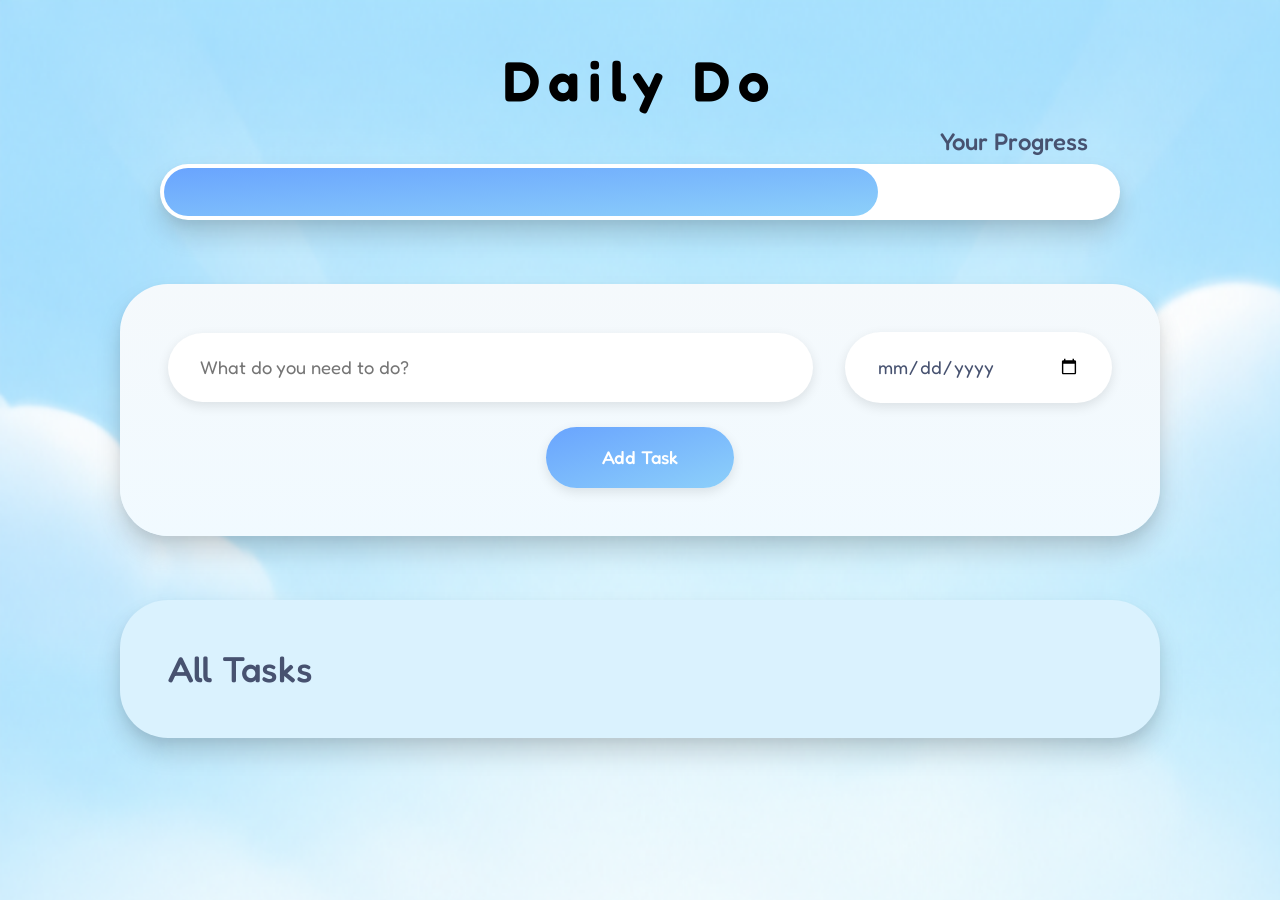
==== app/index.html @ ae9543c8 "Built add tasks section" ====
<!DOCTYPE html>
<html lang="en">
	<head>
    	<meta charset="utf-8">
    	<meta name="description" content="Daily Do is a cute to-do list web app where you can sort tasks by due date and monitor your progress">
    	<meta name="keywords" content="Daily Do, to-do list app, task management">
    <meta name="viewport" content="width=device-width, initial-scale=1.0">

    <!-- FAVICON -->
    <link rel="icon" href="assets/favicon/favicon.ico">
    <link rel="apple-touch-icon" href="assets/favicon/apple-touch-icon.png">
    <link rel="manifest" href="assets/favicon/site.webmanifest">

		<title>Daily Do</title>

    <!-- PRELOADED CONTENT -->
    <link rel="preload" href="background.png" as="image">

		<!-- external CSS link -->
		<link rel="stylesheet" href="css/normalize.css">
		<link rel="stylesheet" href="css/style.css">
	</head>
	<body>

    <!-- BRAND -->
    <header class="header">
      <h1 class="heading1">Daily Do</h1>
    </header>

    <main>
      <!-- PROGRESS BAR -->
      <section class="progress-section">
        <h3 class="heading3">Your Progress</h3>
        <div class="progress-bar-body">
          <div class="progress-bar"></div>
        </div>
        <span></span>
      </section>

      <!-- ADD TASKS -->
      <section class="add-section">
        <form class="add-task-form" id="addTaskForm">
          <div class="add-task-inputs">
            <input type="text" placeholder="What do you need to do?" required autocomplete="off" class="add-task-name" id="addTaskInput">
            <input type="date" required class="add-task-date" id="addDateInput">
          </div>
          <button type="submit" class="add-task-submit">Add Task</button>
        </form>
      </section>

      <!-- ALL TASKS -->
      <section class="task-list-section">
        <h2 class="heading2">All Tasks</h2>
        <section></section>
      </section>
    </main>

		<script type="text/javascript" src="js/main.js"></script>
	</body>
</html>
---- app/css/style.css ----
/* Box Model Hack */
* {
     box-sizing: border-box;
}

/* Clear fix hack */
.clearfix:after {
     content: ".";
     display: block;
     clear: both;
     visibility: hidden;
     line-height: 0;
     height: 0;
}

.clear {
	clear: both;
}

/******************************************
/* BASE STYLES
/*******************************************/

@font-face {
  font-family: 'Fredoka';
  src: url('../assets/fonts/Fredoka-Variable.woff2');
  font-weight: variable;
  font-style: normal;
  font-display: swap;
}

:root {
  --black: #000;
  --button-blue-gradient: linear-gradient(to bottom right, #69A4FE, #8DD0FA);
  --crystal-blue: #DAF2FE;
  --dark-blue: #475270;
  --tab-gradient: linear-gradient(to bottom, #F5F9FC, #F1FAFF);
  --white: #FFF;
}

body {
  background-image: url('../assets/images/background.png');
  background-position: top center;
  background-repeat: no-repeat;
  background-size: cover;
  color: var(--dark-blue);
  font-family: 'Fredoka', sans-serif;
  font-weight: 400;
  min-height: 100vh;
}

body, h1, h2, h3 {
  font-weight: 400;
  margin: 0;
  padding: 0;
}

/******************************************
/* LAYOUT
/*******************************************/

.header {
  padding: 3rem 0 0 0;
  text-align: center;
}

.heading1 {
  color: var(--black);
  font-size: 3.5rem;
  font-weight: 600;
  letter-spacing: 0.5rem;
}

@media screen and (max-width: 800px) {
  .header {
    padding: 2.5rem 0 0 0;
  }
  .heading1 {
    font-size: 3rem;
  }
}
@media screen and (max-width: 500px) {
  .heading1 {
    font-size: 2.5rem;
    letter-spacing: 0.25rem;
  }
}

/* PROGRESS BAR */
.progress-section {
  margin: 1rem 10rem 0 10rem;
  text-align: right;
}

.progress-section .heading3 {
  font-size: 1.5rem;
  font-weight: 500;
  margin: 0 2rem 0 0;
}

.progress-bar-body {
  background: var(--white);
  border-radius: 4rem;
  box-shadow: rgba(0, 0, 0, 0.15) 0px 15px 25px, rgba(0, 0, 0, 0.05) 0px 5px 10px;
  height: 3.5rem;
  margin: 0.5rem auto 0 auto;
  overflow: hidden;
  padding: 0.25rem;
  width: 100%;
}

.progress-bar {
  background: var(--button-blue-gradient);
  border-radius: 4rem;
  height: 100%;
  width: 75%;
}

@media screen and (max-width: 800px) {
  .progress-section {
    margin: 1rem 5.5rem 0 5.5rem;
  }
  .progress-section .heading3 {
    font-size: 1.25rem;
    margin: 0 1rem 0 0;
  }
  .progress-bar-body {
    height: 3rem;
  }
}
@media screen and (max-width: 500px) {
  .progress-section {
    margin: 2rem 2.5rem 0 2.5rem;
  }
  .progress-section .heading3 {
    font-size: 1rem;
    margin: 0 0.5rem 0 0;
  }
  .progress-bar-body {
    height: 2rem;
    padding: 0.15rem;
  }
}

/* ADD TASKS */
.add-section {
  background: var(--tab-gradient);
  border-radius: 3rem;
  box-shadow: rgba(0, 0, 0, 0.15) 0px 15px 25px, rgba(0, 0, 0, 0.05) 0px 5px 10px;
  margin: 4rem 7.5rem 0 7.5rem;
  padding: 3rem 3rem;
}

.add-task-form {
  align-items: center;
  display: flex;
  flex-direction: column;
}

.add-task-inputs {
  align-items: center;
  display: flex;
  gap: 2rem;
  margin: 0 0 1.5rem 0;
  width: 100%;
}

.add-task-inputs input {
  background: var(--white);
  border: none;
  border-radius: 3rem;
  box-shadow: rgba(0, 0, 0, 0.1) 0px 4px 12px;
  color: var(--dark-blue);
  font-size: 1.15rem;
  padding: 1.5rem 2rem;
}

.add-task-inputs .add-task-name {
  width: calc(70% - 1rem);
}

.add-task-inputs .add-task-date {
  width: calc(30% - 1rem);
}

.add-task-submit {
  background: var(--button-blue-gradient);
  border: none;
  border-radius: 2rem;
  box-shadow: rgba(0, 0, 0, 0.1) 0px 4px 12px;
  color: var(--white);
  font-size: 1.15rem;
  font-weight: 500;
  margin: 0 auto;
  padding: 1.25rem 3.5rem;
  transition: all 0.3s ease-in-out;
}

.add-task-submit:hover {
  transform: scale(1.1);
}

@media screen and (max-width: 800px) {
  .add-section {
    margin: 3rem 4rem 0 4rem;
    padding: 2rem 2rem;
  }
  .add-task-inputs {
    gap: 1rem;
  }
  .add-task-inputs input {
    padding: 1.25rem 1.5rem;
  }
  .add-task-inputs .add-task-name {
    width: calc(70% - 0.5rem);
  }
  .add-task-inputs .add-task-date {
    width: calc(30% - 0.5rem);
  }
  .add-task-submit {
    padding: 1rem 3rem;
  }
}
@media screen and (max-width: 500px) {
  .add-section {
    border-radius: 2rem;
    margin: 2rem 1.75rem 0 1.75rem;
    padding: 1.5rem 1.25rem;
  }
  .add-task-inputs {
    margin: 0 0 1rem 0;
  }
  .add-task-inputs input {
    font-size: 0.9rem;
    padding: 1.15rem 1rem;
  }
  .add-task-submit {
    font-size: 1rem;
    padding: 0.85rem 2.75rem;
  }
}

/* TASK LIST SECTION */
.task-list-section {
  background: var(--crystal-blue);
  border-radius: 3rem;
  box-shadow: rgba(0, 0, 0, 0.15) 0px 15px 25px, rgba(0, 0, 0, 0.05) 0px 5px 10px;
  margin: 4rem 7.5rem 5rem 7.5rem;
  padding: 3rem;
}

.task-list-section .heading2 {
  font-size: 2.25rem;
  font-weight: 500;
}

@media screen and (max-width: 800px) {
  .task-list-section {
    margin: 3.5rem 4rem 4rem 4rem;
    padding: 2rem;
  }
  .task-list-section .heading2 {
    font-size: 2rem;
  }
}
@media screen and (max-width: 500px) {
  .task-list-section {
    margin: 3rem 1.75rem;
  }
  .task-list-section .heading2 {
    font-size: 1.5rem;
  }
}

/******************************************
/* ADDITIONAL STYLES
/*******************************************/
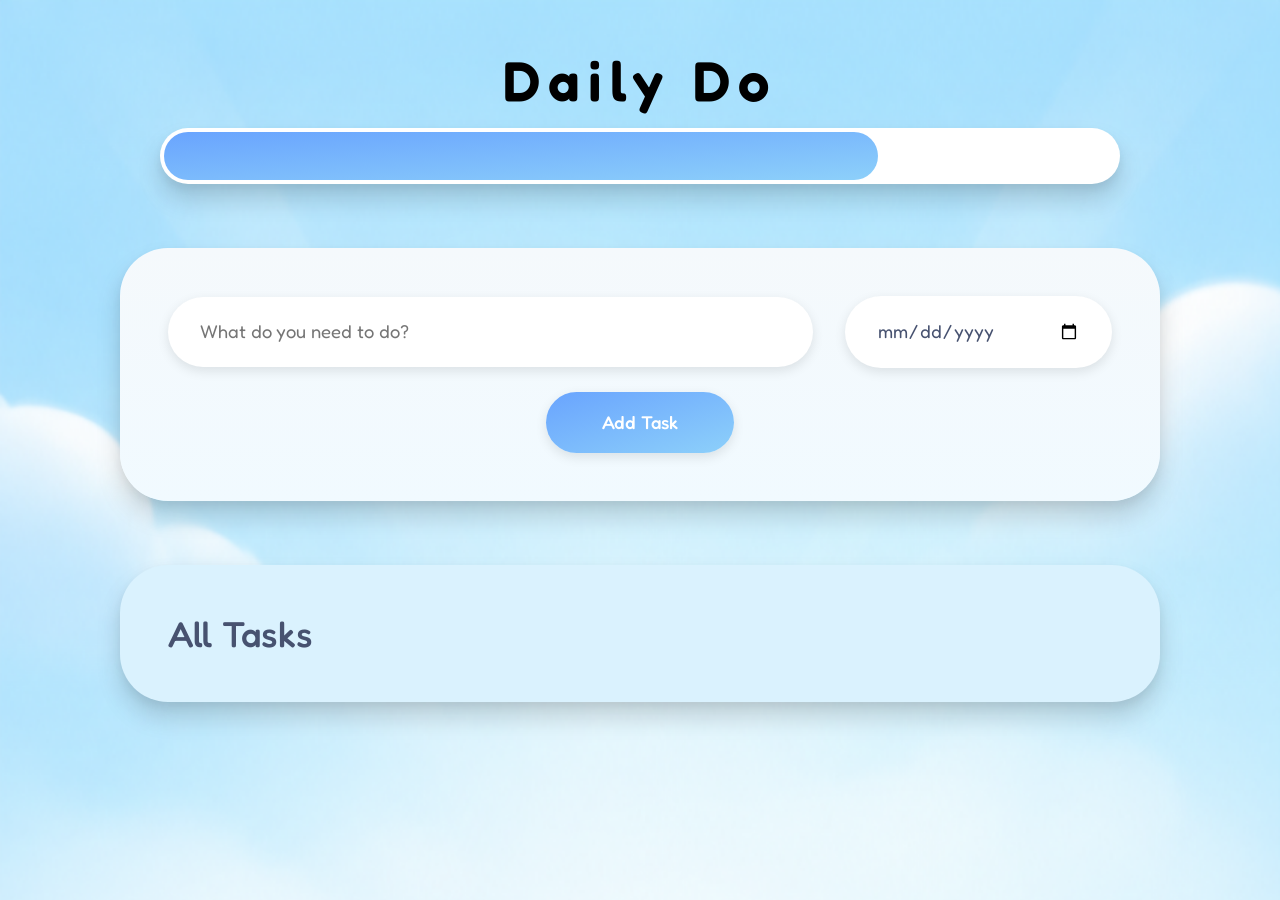
==== commit 04d2bf2c: "Built all tasks" ====
--- a/app/index.html
+++ b/app/index.html
@@ -30,9 +30,9 @@
     <main>
       <!-- PROGRESS BAR -->
       <section class="progress-section">
-        <h3 class="heading3">Your Progress</h3>
+        <h3 class="heading3" id="progressPercent"></h3>
         <div class="progress-bar-body">
-          <div class="progress-bar"></div>
+          <div class="progress-bar" id="progressBarFill"></div>
         </div>
         <span></span>
       </section>
@@ -51,7 +51,7 @@
       <!-- ALL TASKS -->
       <section class="task-list-section">
         <h2 class="heading2">All Tasks</h2>
-        <section></section>
+        <section id="taskListContainer"></section>
       </section>
     </main>
 
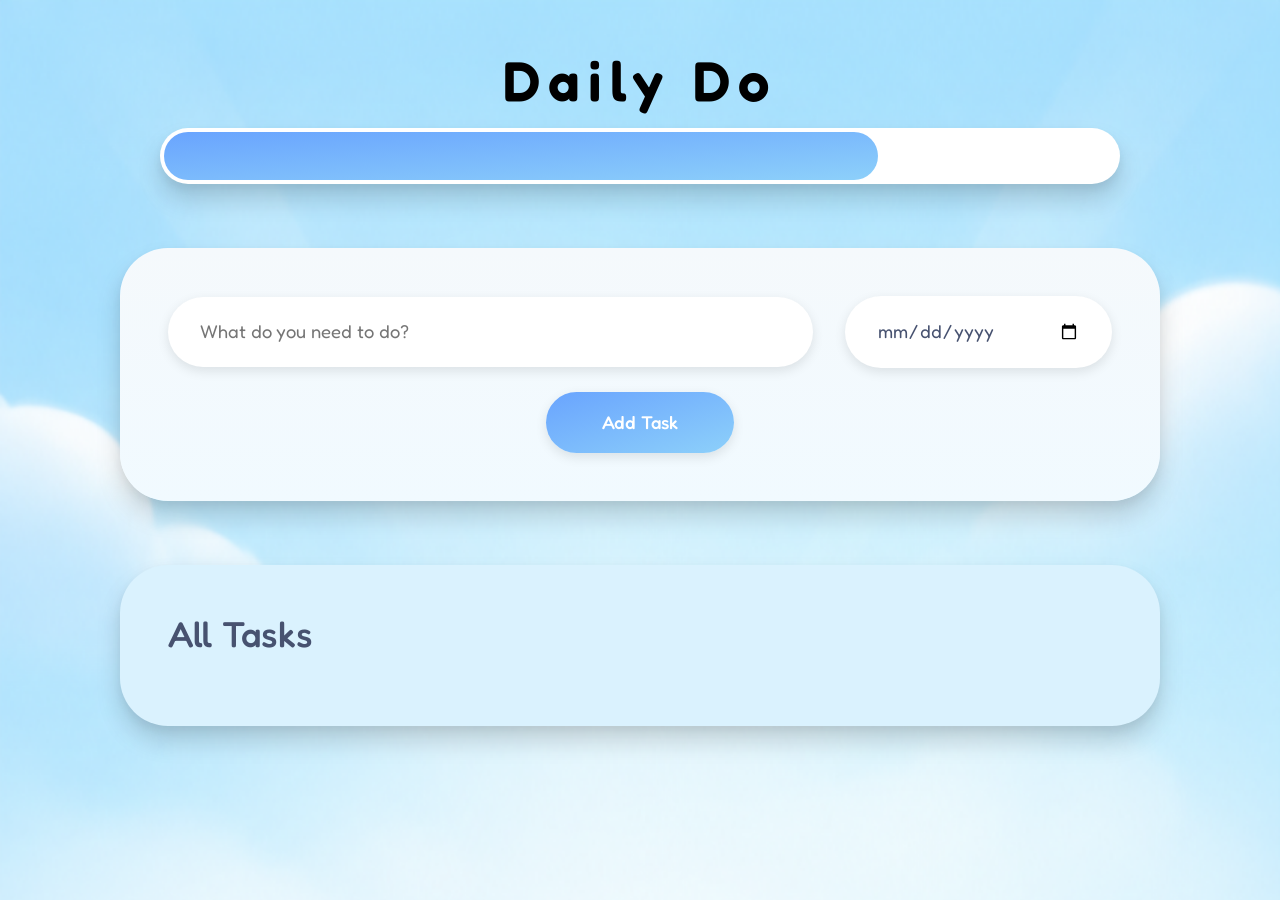
==== commit 353e25bd: "Built local storage feature" ====
--- a/app/index.html
+++ b/app/index.html
@@ -51,7 +51,7 @@
       <!-- ALL TASKS -->
       <section class="task-list-section">
         <h2 class="heading2">All Tasks</h2>
-        <section id="taskListContainer"></section>
+        <section id="taskListContainer" class="task-list-container"></section>
       </section>
     </main>
 
--- a/app/css/style.css
+++ b/app/css/style.css
@@ -254,6 +254,46 @@
   font-weight: 500;
 }
 
+.task-list-container {
+  display: flex;
+  flex-direction: column;
+  margin: 1.5rem 0 0 0;
+}
+
+.task-card {
+  align-items: center;
+  background: var(--white);
+  border-radius: 1rem;
+  display: flex;
+  justify-content: space-between;
+  margin: 0 0 0.5rem 0;
+  padding: 1rem;
+}
+
+.task-left {
+  align-items: center;
+  display: flex;
+  gap: 1rem;
+}
+
+.task-circle {
+  background: var(--white);
+  border: 0.15rem solid var(--dark-blue);
+  border-radius: 50%;
+  height: 1.15rem;
+  transition: all 0.3s ease-in-out;
+  width: 1.15rem;
+}
+
+.task-circle:hover {
+  background: var(--button-blue-gradient);
+  border: none;
+}
+
+.task-name {
+  font-size: 1.75rem;
+}
+
 @media screen and (max-width: 800px) {
   .task-list-section {
     margin: 3.5rem 4rem 4rem 4rem;
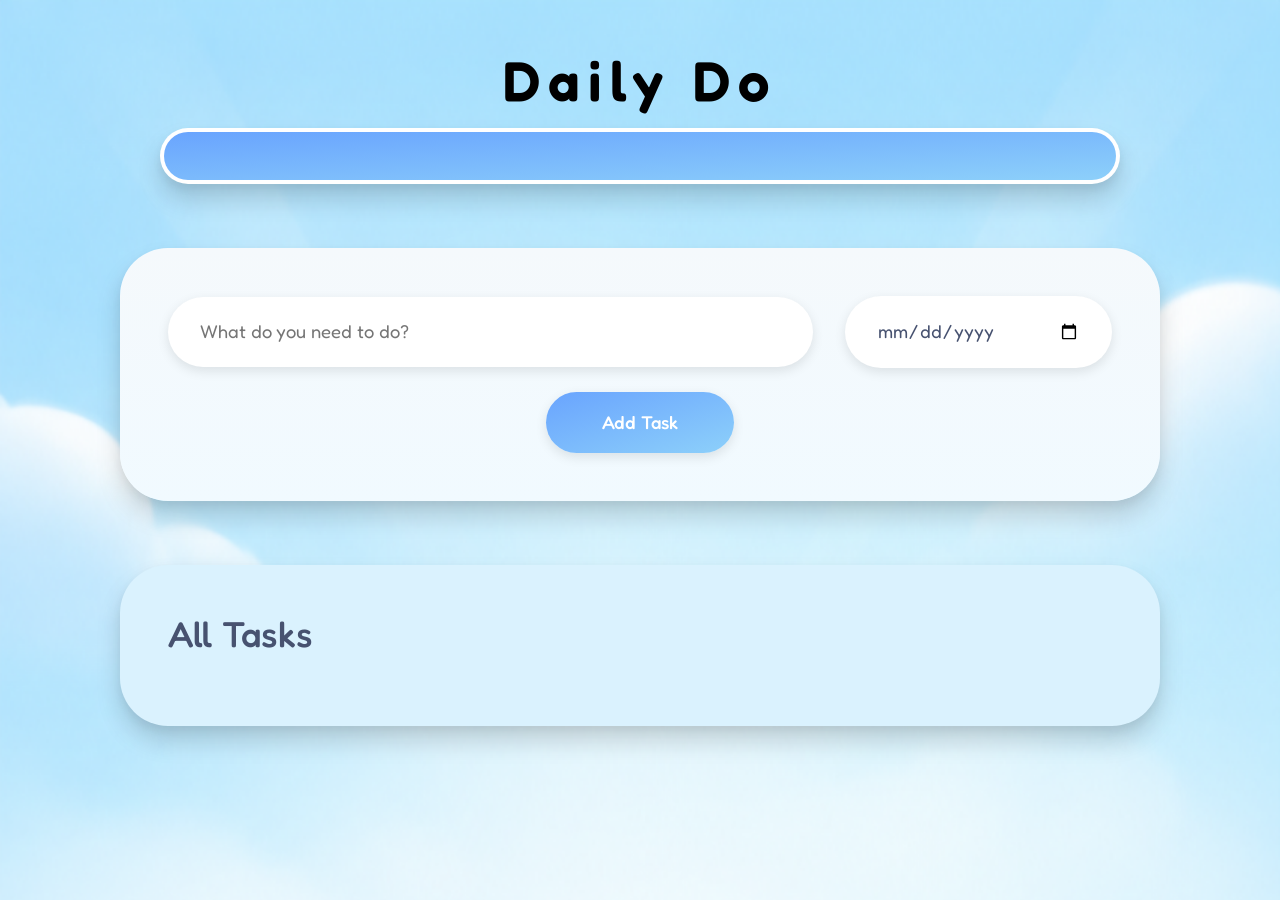
==== commit ab047b0c: "Added completed tasks feature" ====
--- a/app/index.html
+++ b/app/index.html
@@ -2,8 +2,8 @@
 <html lang="en">
 	<head>
     	<meta charset="utf-8">
-    	<meta name="description" content="Daily Do is a cute to-do list web app where you can sort tasks by due date and monitor your progress">
-    	<meta name="keywords" content="Daily Do, to-do list app, task management">
+    	<meta name="description" content="Cute sly blue themed to-do list web app">
+    	<meta name="keywords" content="DailyDo, tasklist, productivity">
     <meta name="viewport" content="width=device-width, initial-scale=1.0">
 
     <!-- FAVICON -->
@@ -30,7 +30,7 @@
     <main>
       <!-- PROGRESS BAR -->
       <section class="progress-section">
-        <h3 class="heading3" id="progressPercent"></h3>
+        <h3 class="progress-percent" id="progressPercent"></h3>
         <div class="progress-bar-body">
           <div class="progress-bar" id="progressBarFill"></div>
         </div>
--- a/app/css/style.css
+++ b/app/css/style.css
@@ -36,6 +36,10 @@
   --dark-blue: #475270;
   --tab-gradient: linear-gradient(to bottom, #F5F9FC, #F1FAFF);
   --white: #FFF;
+}
+
+html {
+  scroll-behavior: smooth;
 }
 
 body {
@@ -92,7 +96,7 @@
   text-align: right;
 }
 
-.progress-section .heading3 {
+.progress-percent {
   font-size: 1.5rem;
   font-weight: 500;
   margin: 0 2rem 0 0;
@@ -113,14 +117,13 @@
   background: var(--button-blue-gradient);
   border-radius: 4rem;
   height: 100%;
-  width: 75%;
 }
 
 @media screen and (max-width: 800px) {
   .progress-section {
     margin: 1rem 5.5rem 0 5.5rem;
   }
-  .progress-section .heading3 {
+  .progress-percent {
     font-size: 1.25rem;
     margin: 0 1rem 0 0;
   }
@@ -132,7 +135,7 @@
   .progress-section {
     margin: 2rem 2.5rem 0 2.5rem;
   }
-  .progress-section .heading3 {
+  .progress-percent {
     font-size: 1rem;
     margin: 0 0.5rem 0 0;
   }
@@ -264,10 +267,16 @@
   align-items: center;
   background: var(--white);
   border-radius: 1rem;
+  box-shadow: rgba(0, 0, 0, 0.1) 0px 4px 12px;
   display: flex;
   justify-content: space-between;
-  margin: 0 0 0.5rem 0;
+  margin: 0 0 0.75rem 0;
   padding: 1rem;
+  transition: all 0.3s ease-in-out;
+}
+
+.task-card.completed {
+  opacity: 0.6;
 }
 
 .task-left {
@@ -278,20 +287,25 @@
 
 .task-circle {
   background: var(--white);
-  border: 0.15rem solid var(--dark-blue);
+  border: 0.125rem solid var(--dark-blue);
   border-radius: 50%;
   height: 1.15rem;
   transition: all 0.3s ease-in-out;
   width: 1.15rem;
 }
 
-.task-circle:hover {
+.task-circle:hover, .task-card.completed .task-circle {
   background: var(--button-blue-gradient);
   border: none;
 }
 
 .task-name {
-  font-size: 1.75rem;
+  font-size: 1.5rem;
+}
+
+.task-card.completed .task-name, .task-card.completed .task-date {
+  color: #888;
+  text-decoration: line-through;
 }
 
 @media screen and (max-width: 800px) {
@@ -305,10 +319,28 @@
 }
 @media screen and (max-width: 500px) {
   .task-list-section {
-    margin: 3rem 1.75rem;
+    border-radius: 2rem;
+    margin: 2.5rem 1.75rem;
+    padding: 2rem 1.25rem;
   }
   .task-list-section .heading2 {
     font-size: 1.5rem;
+  }
+  .task-card {
+    padding: 1rem 0.75rem;
+  }
+  .task-left {
+    gap: 0.5rem;
+  }
+  .task-circle {
+    height: 0.9rem;
+    width: 0.9rem;
+  }
+  .task-name {
+    font-size: 1rem;
+  }
+  .task-date {
+    font-size: 0.8rem;
   }
 }
 
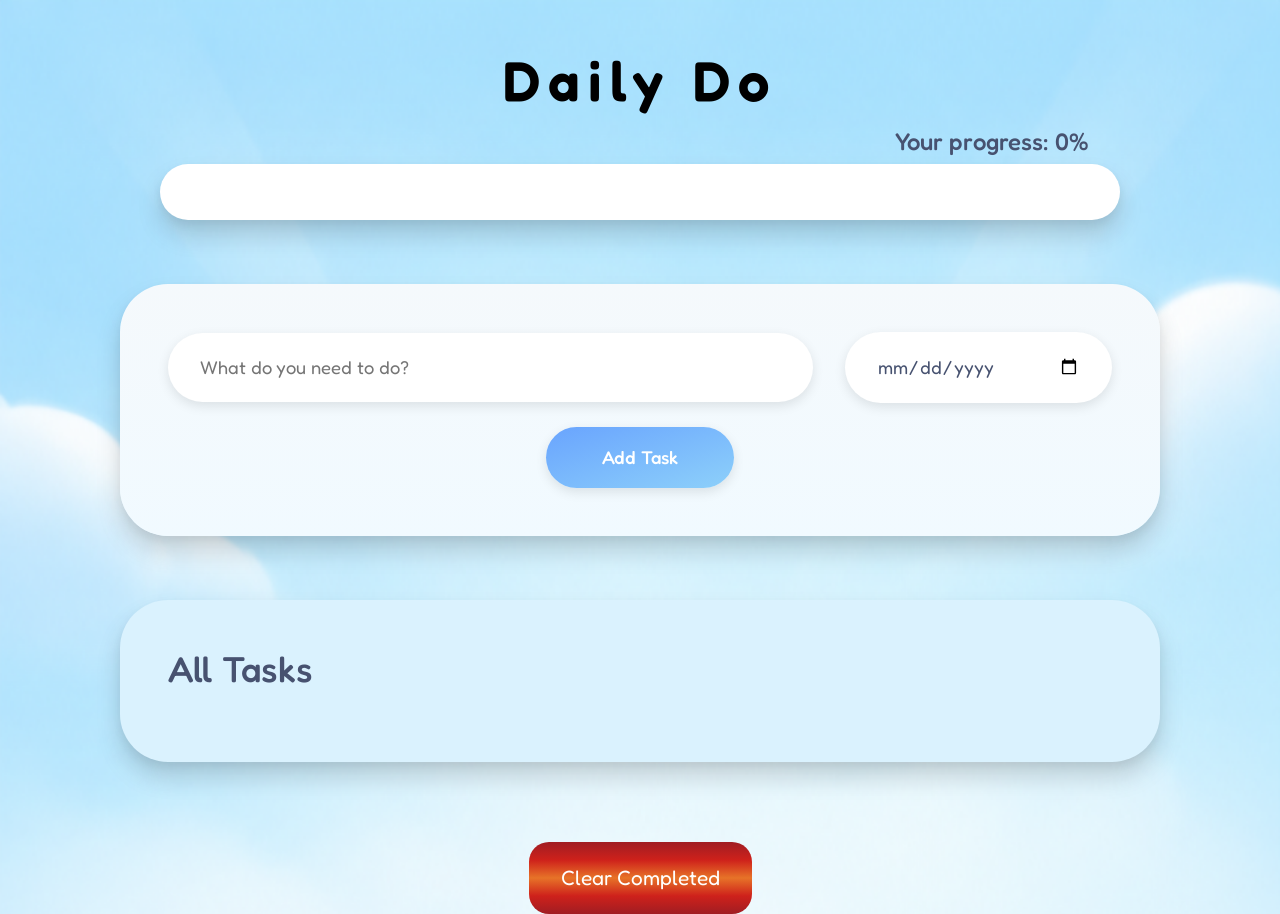
==== commit e2bc09ab: "Built progress bar functionality" ====
--- a/app/index.html
+++ b/app/index.html
@@ -53,6 +53,8 @@
         <h2 class="heading2">All Tasks</h2>
         <section id="taskListContainer" class="task-list-container"></section>
       </section>
+
+      <button id="clearCompletedBtn" class="clear-completed-btn">Clear Completed</button>
     </main>
 
 		<script type="text/javascript" src="js/main.js"></script>
--- a/app/css/style.css
+++ b/app/css/style.css
@@ -34,6 +34,7 @@
   --button-blue-gradient: linear-gradient(to bottom right, #69A4FE, #8DD0FA);
   --crystal-blue: #DAF2FE;
   --dark-blue: #475270;
+  --red-gradient: linear-gradient(to bottom, #A01D23, #CE211B, #E77328, #CE211B, #A01D23);
   --tab-gradient: linear-gradient(to bottom, #F5F9FC, #F1FAFF);
   --white: #FFF;
 }
@@ -308,6 +309,17 @@
   text-decoration: line-through;
 }
 
+.clear-completed-btn {
+  background: var(--red-gradient);
+  border: none;
+  border-radius: 1.25rem;
+  color: var(--white);
+  display: block;
+  font-size: 1.3rem;
+  margin: 0 auto;
+  padding: 1.5rem 2rem;
+}
+
 @media screen and (max-width: 800px) {
   .task-list-section {
     margin: 3.5rem 4rem 4rem 4rem;
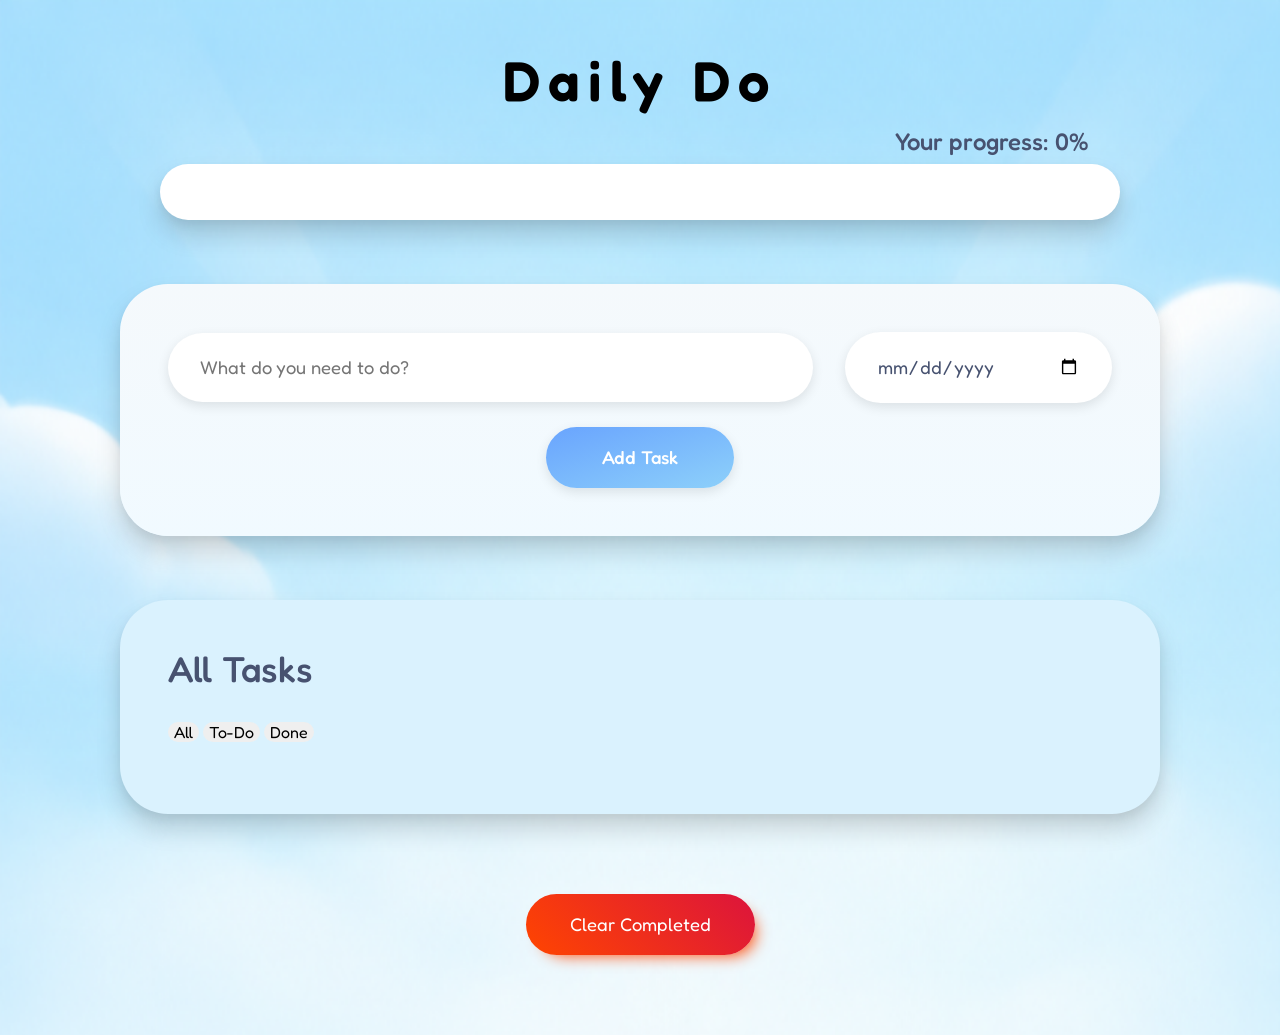
==== commit 53c9a132: "Wrote filter HTML" ====
--- a/app/index.html
+++ b/app/index.html
@@ -51,6 +51,11 @@
       <!-- ALL TASKS -->
       <section class="task-list-section">
         <h2 class="heading2">All Tasks</h2>
+        <div class="filter-tabs">
+          <button class="filter-btn active" data-filter="all">All</button>
+          <button class="filter-btn" data-filter="todo">To-Do</button>
+          <button class="filter-btn" data-filter="completed">Done</button>
+        </div>
         <section id="taskListContainer" class="task-list-container"></section>
       </section>
 
--- a/app/css/style.css
+++ b/app/css/style.css
@@ -34,7 +34,7 @@
   --button-blue-gradient: linear-gradient(to bottom right, #69A4FE, #8DD0FA);
   --crystal-blue: #DAF2FE;
   --dark-blue: #475270;
-  --red-gradient: linear-gradient(to bottom, #A01D23, #CE211B, #E77328, #CE211B, #A01D23);
+  --red-gradient: linear-gradient(45deg, #ff4500, #dc143c);
   --tab-gradient: linear-gradient(to bottom, #F5F9FC, #F1FAFF);
   --white: #FFF;
 }
@@ -249,13 +249,22 @@
   background: var(--crystal-blue);
   border-radius: 3rem;
   box-shadow: rgba(0, 0, 0, 0.15) 0px 15px 25px, rgba(0, 0, 0, 0.05) 0px 5px 10px;
-  margin: 4rem 7.5rem 5rem 7.5rem;
+  margin: 4rem 7.5rem   5rem 7.5rem;
   padding: 3rem;
 }
 
 .task-list-section .heading2 {
   font-size: 2.25rem;
   font-weight: 500;
+}
+
+.filter-tabs {
+  margin: 2rem 0 0 0;
+}
+
+.filter-tabs button {
+  border: none;
+  border-radius: 3rem;
 }
 
 .task-list-container {
@@ -312,12 +321,18 @@
 .clear-completed-btn {
   background: var(--red-gradient);
   border: none;
-  border-radius: 1.25rem;
+  border-radius: 2rem;
+  box-shadow: #ff4500 8px 8px 16px -8px;
   color: var(--white);
   display: block;
-  font-size: 1.3rem;
-  margin: 0 auto;
-  padding: 1.5rem 2rem;
+  font-size: 1.15rem;
+  margin: 0 auto 5rem auto;
+  padding: 1.25rem 2.75rem;
+  transition: all 0.3s ease-in-out;
+}
+
+.clear-completed-btn:hover {
+  transform: scale(1.1);
 }
 
 @media screen and (max-width: 800px) {
@@ -354,6 +369,11 @@
   .task-date {
     font-size: 0.8rem;
   }
+  .clear-completed-btn {
+    font-size: 0.9rem;
+    margin: 3rem auto 4rem auto;
+    padding: 0.75rem 1.75rem;
+  }
 }
 
 /******************************************
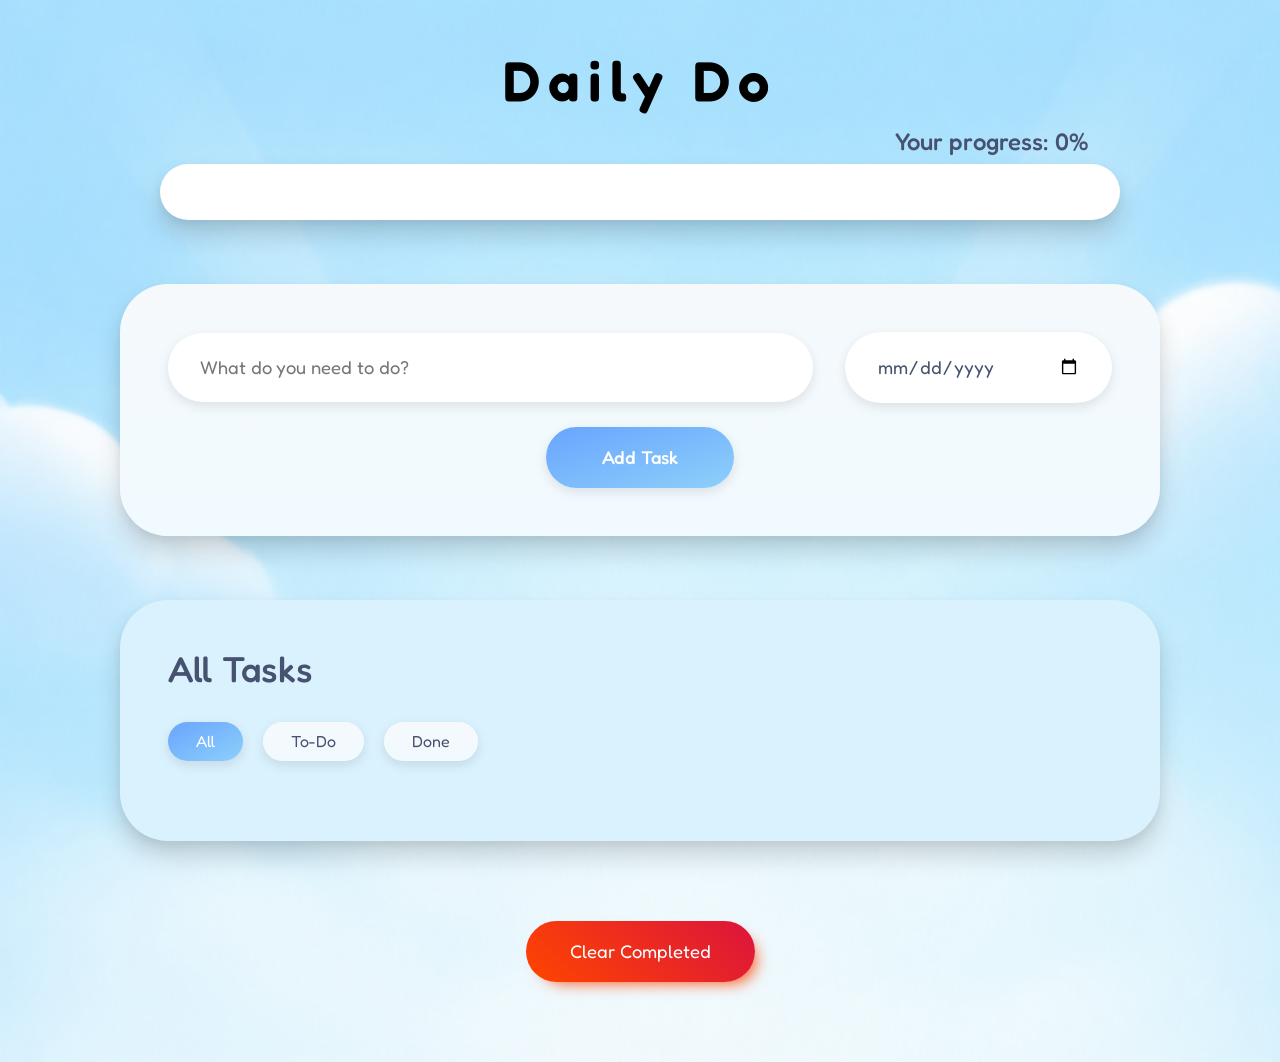
==== commit 001e9c75: "Built task filters by status" ====
--- a/app/index.html
+++ b/app/index.html
@@ -53,7 +53,7 @@
         <h2 class="heading2">All Tasks</h2>
         <div class="filter-tabs">
           <button class="filter-btn active" data-filter="all">All</button>
-          <button class="filter-btn" data-filter="todo">To-Do</button>
+          <button class="filter-btn" data-filter="active">To-Do</button>
           <button class="filter-btn" data-filter="completed">Done</button>
         </div>
         <section id="taskListContainer" class="task-list-container"></section>
--- a/app/css/style.css
+++ b/app/css/style.css
@@ -259,12 +259,23 @@
 }
 
 .filter-tabs {
-  margin: 2rem 0 0 0;
+  margin: 2rem 0 2rem 0;
 }
 
 .filter-tabs button {
+  background: var(--tab-gradient);
   border: none;
   border-radius: 3rem;
+  box-shadow: rgba(0, 0, 0, 0.1) 0px 4px 12px;
+  color: var(--dark-blue);
+  margin: 0 1rem 0 0;
+  padding: 0.65rem 1.75rem;
+  transition: all 0.3s ease-in-out;
+}
+
+.filter-tabs button:hover, .filter-tabs button.active {
+  background: var(--button-blue-gradient);
+  color: var(--white);
 }
 
 .task-list-container {
@@ -353,6 +364,11 @@
   .task-list-section .heading2 {
     font-size: 1.5rem;
   }
+  .filter-tabs button {
+    font-size: 0.9rem;
+    margin: 0 0.5rem 0 0;
+    padding: 0.5rem 1.25rem;
+  }
   .task-card {
     padding: 1rem 0.75rem;
   }
